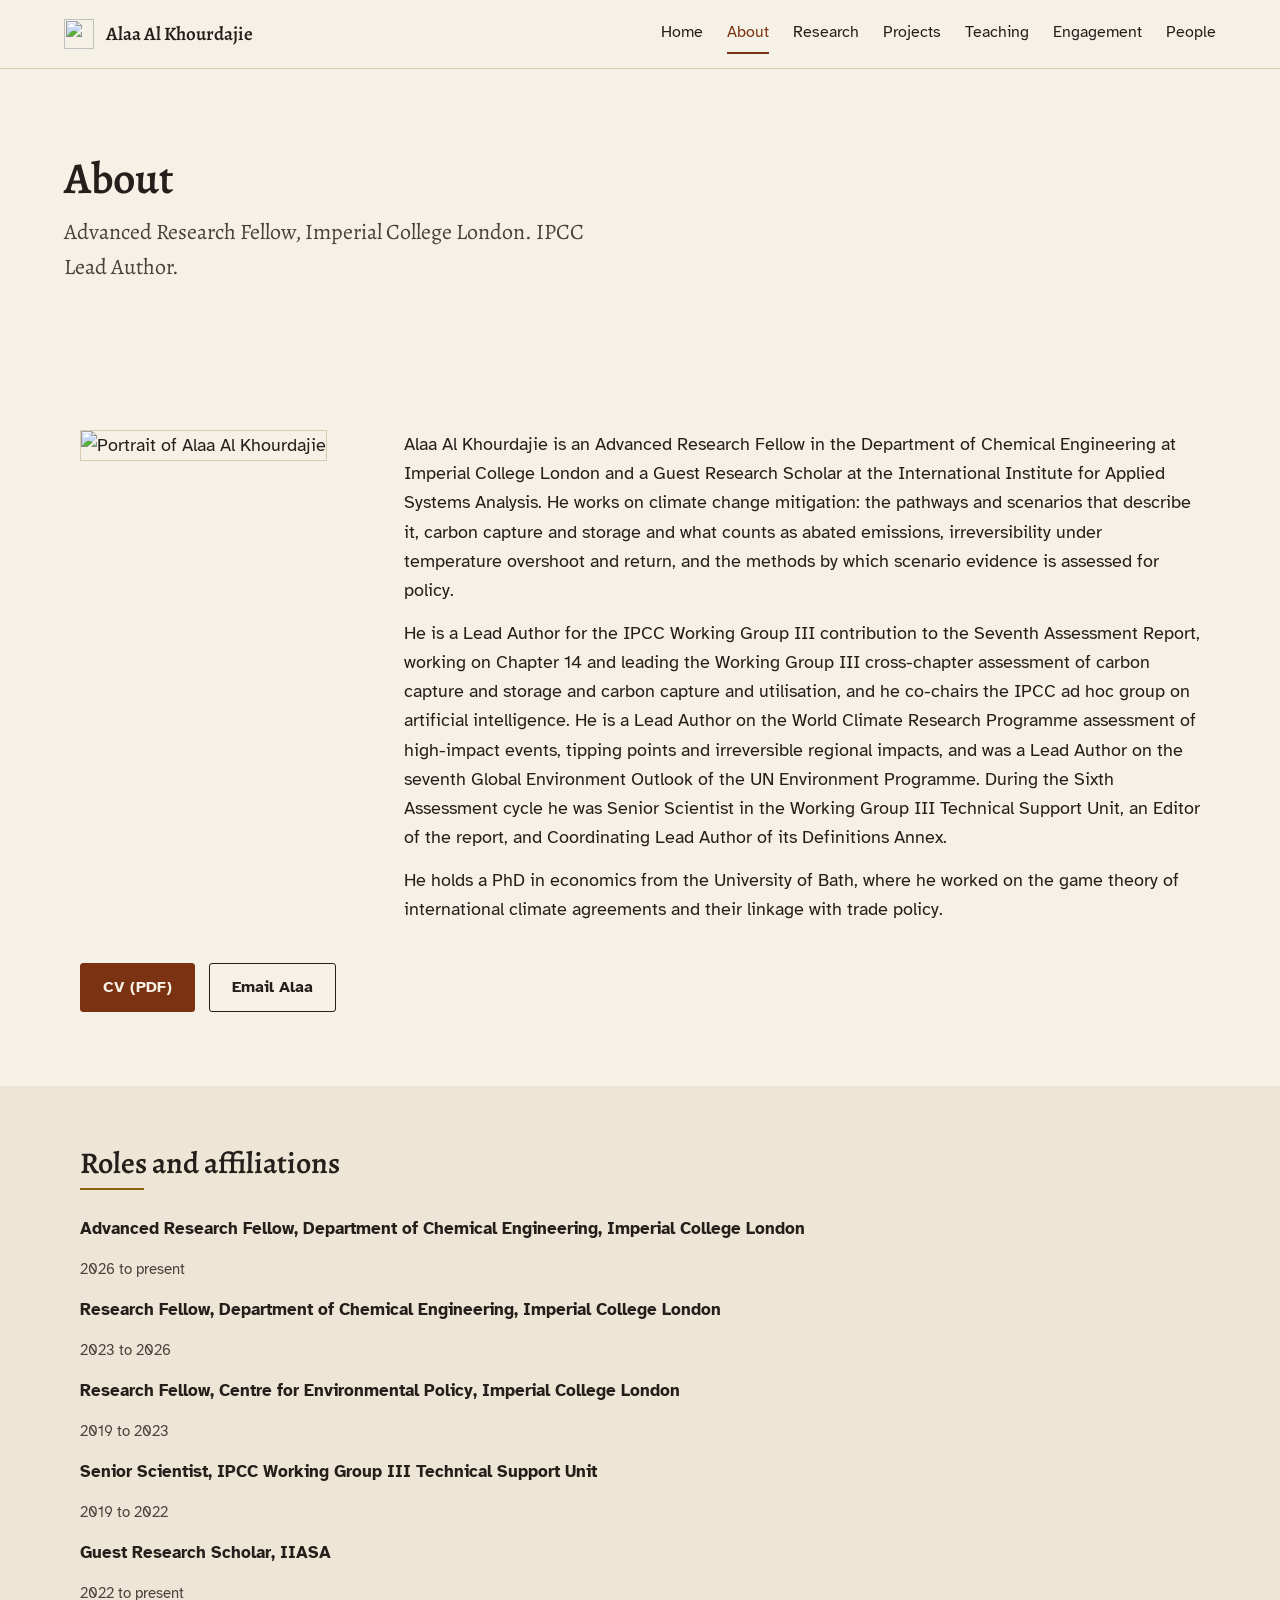
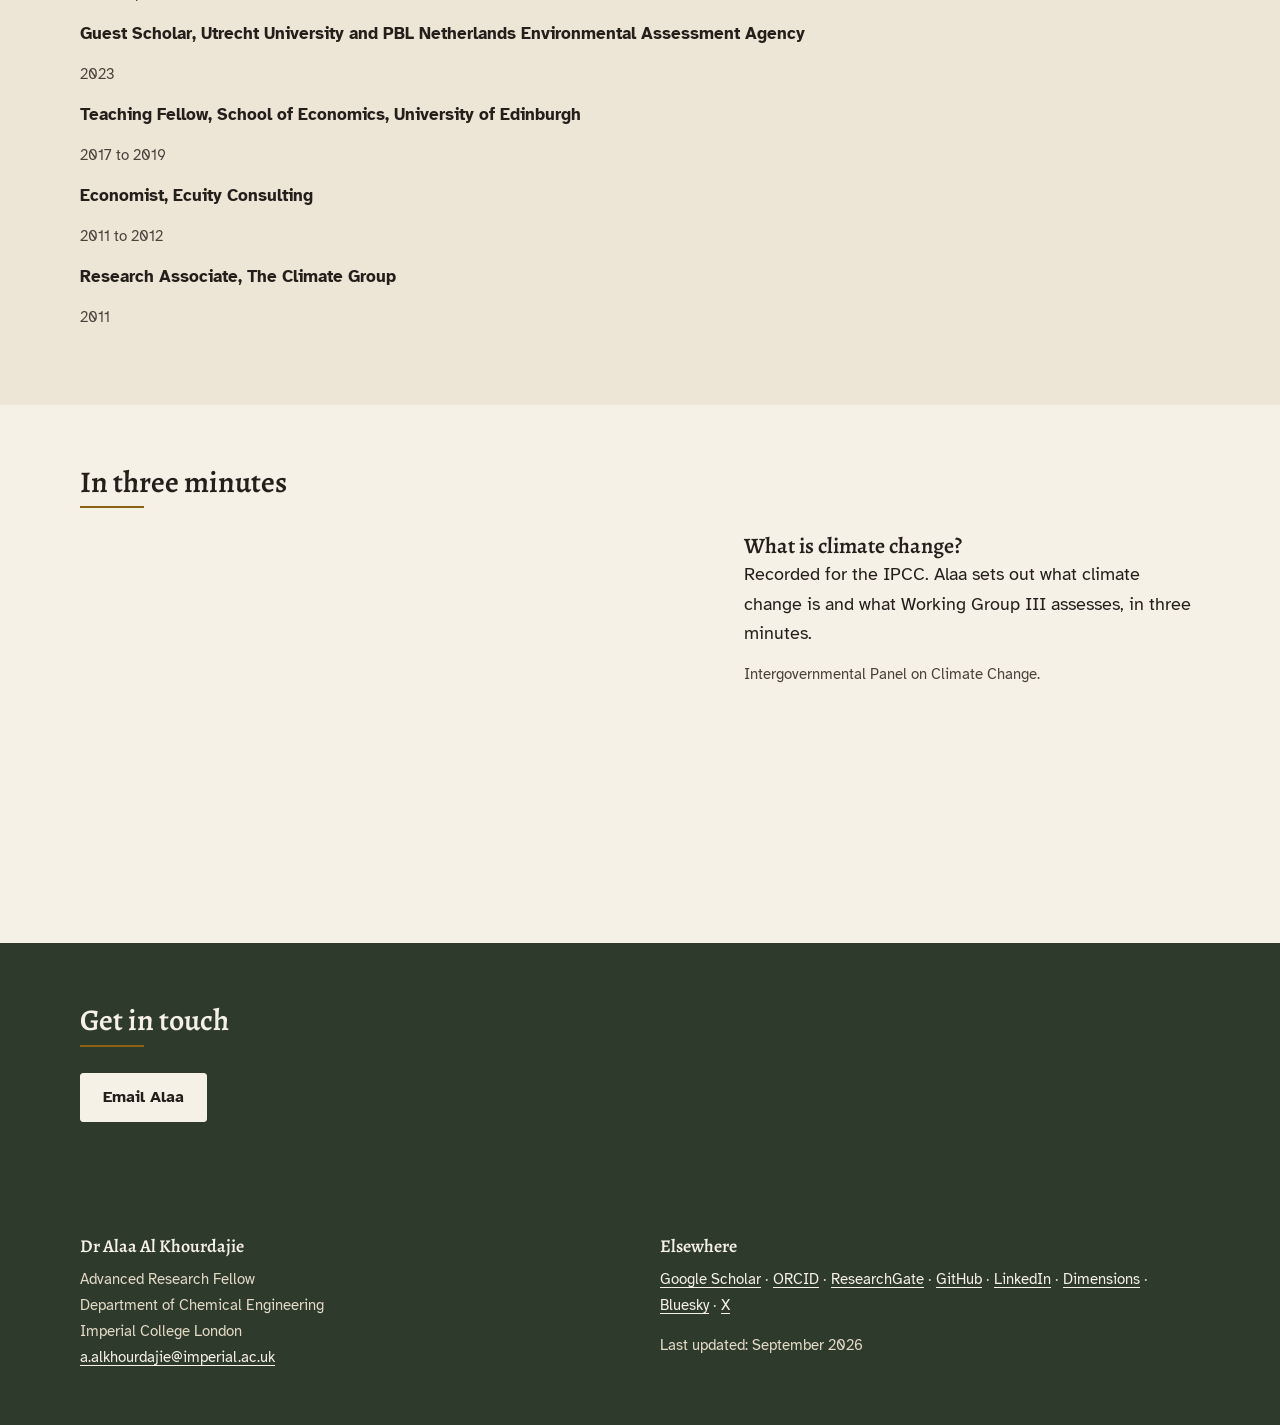
==== about.html @ 85ae9d43 "Initial site" ====
<!doctype html>
<html lang="en-GB">
<head>
<meta charset="utf-8">
<meta name="viewport" content="width=device-width, initial-scale=1">
<title>About | Alaa Al Khourdajie</title>
<meta name="description" content="Biography, roles and affiliations of Dr Alaa Al Khourdajie, Advanced Research Fellow at Imperial College London and IPCC Working Group III Lead Author.">
<link rel="canonical" href="https://alkhourdajie.github.io/about.html">
<meta property="og:title" content="About | Alaa Al Khourdajie">
<meta property="og:description" content="Biography, roles and affiliations of Dr Alaa Al Khourdajie, Advanced Research Fellow at Imperial College London and IPCC Working Group III Lead Author.">
<meta property="og:type" content="website">
<meta property="og:url" content="https://alkhourdajie.github.io/about.html">
<link rel="icon" href="assets/favicon.png">
<link rel="preconnect" href="https://fonts.googleapis.com">
<link rel="preconnect" href="https://fonts.gstatic.com" crossorigin>
<link rel="stylesheet" href="https://fonts.googleapis.com/css2?family=Alegreya:ital,wght@0,400;0,600;1,400&family=Atkinson+Hyperlegible:ital,wght@0,400;0,700;1,400&display=swap">
<link rel="stylesheet" href="styles.css">
</head>
<body>
<a class="skip-link" href="#main">Skip to content</a>
<nav class="site-nav" aria-label="Main">
  <a class="site-nav__brand" href="index.html">
    <img src="assets/mark.png" alt="" width="30" height="30">
    <span>Alaa Al Khourdajie</span>
  </a>
  <div class="site-nav__links">
      <a href="index.html">Home</a>
      <a href="about.html" aria-current="page">About</a>
      <a href="research.html">Research</a>
      <a href="projects.html">Projects</a>
      <a href="teaching.html">Teaching</a>
      <a href="engagement.html">Engagement</a>
      <a href="people.html">People</a>
  </div>
</nav>
<main id="main">
  <header class="banner">
    <h1>About</h1>
    <p>Advanced Research Fellow, Imperial College London. IPCC Lead Author.</p>
  </header>
  <section class="section section--1">
    <div class="inner">
      <div class="split">
        <div class="split__aside"><img src="assets/portrait.jpg" alt="Portrait of Alaa Al Khourdajie" width="560"></div>
        <div class="split__text">
          <p>Alaa Al Khourdajie is an Advanced Research Fellow in the Department of Chemical Engineering at Imperial College London and a Guest Research Scholar at the International Institute for Applied Systems Analysis. He works on climate change mitigation: the pathways and scenarios that describe it, carbon capture and storage and what counts as abated emissions, irreversibility under temperature overshoot and return, and the methods by which scenario evidence is assessed for policy.</p>
          <p>He is a Lead Author for the IPCC Working Group III contribution to the Seventh Assessment Report, working on Chapter 14 and leading the Working Group III cross-chapter assessment of carbon capture and storage and carbon capture and utilisation, and he co-chairs the IPCC ad hoc group on artificial intelligence. He is a Lead Author on the World Climate Research Programme assessment of high-impact events, tipping points and irreversible regional impacts, and was a Lead Author on the seventh Global Environment Outlook of the UN Environment Programme. During the Sixth Assessment cycle he was Senior Scientist in the Working Group III Technical Support Unit, an Editor of the report, and Coordinating Lead Author of its Definitions Annex.</p>
          <p>He holds a PhD in economics from the University of Bath, where he worked on the game theory of international climate agreements and their linkage with trade policy.</p>
        </div>
      </div>
      <p class="buttons">
        <a class="btn" href="https://drive.google.com/file/d/173_zw1RUBTEBPXsNWRJx5iKy38nH7raI/view">CV (PDF)</a>
        <a class="btn btn--outline" href="mailto:a.alkhourdajie@imperial.ac.uk">Email Alaa</a>
      </p>
    </div>
  </section>
  <section class="section section--2">
    <div class="inner">
      <h2>Roles and affiliations</h2>
      <span class="rule-short"></span>
      <div class="rows">
        <div>
          <p class="row__title"><strong>Advanced Research Fellow, Department of Chemical Engineering, Imperial College London</strong></p>
          <p class="meta">2026 to present</p>
        </div>
        <div>
          <p class="row__title"><strong>Research Fellow, Department of Chemical Engineering, Imperial College London</strong></p>
          <p class="meta">2023 to 2026</p>
        </div>
        <div>
          <p class="row__title"><strong>Research Fellow, Centre for Environmental Policy, Imperial College London</strong></p>
          <p class="meta">2019 to 2023</p>
        </div>
        <div>
          <p class="row__title"><strong>Senior Scientist, IPCC Working Group III Technical Support Unit</strong></p>
          <p class="meta">2019 to 2022</p>
        </div>
        <div>
          <p class="row__title"><strong>Guest Research Scholar, IIASA</strong></p>
          <p class="meta">2022 to present</p>
        </div>
        <div>
          <p class="row__title"><strong>Guest Scholar, Utrecht University and PBL Netherlands Environmental Assessment Agency</strong></p>
          <p class="meta">2023</p>
        </div>
        <div>
          <p class="row__title"><strong>Teaching Fellow, School of Economics, University of Edinburgh</strong></p>
          <p class="meta">2017 to 2019</p>
        </div>
        <div>
          <p class="row__title"><strong>Economist, Ecuity Consulting</strong></p>
          <p class="meta">2011 to 2012</p>
        </div>
        <div>
          <p class="row__title"><strong>Research Associate, The Climate Group</strong></p>
          <p class="meta">2011</p>
        </div>
      </div>
    </div>
  </section>
  <section class="section section--1">
    <div class="inner">
      <h2>In three minutes</h2>
      <span class="rule-short"></span>
      <div class="split">
        <div class="video">
          <iframe src="https://www.youtube-nocookie.com/embed/bCN3RfWGqUU"
                  title="What is climate change? Explained for the IPCC by Alaa Al Khourdajie"
                  allow="accelerometer; clipboard-write; encrypted-media; picture-in-picture"
                  allowfullscreen></iframe>
        </div>
        <div class="split__text">
          <h3>What is climate change?</h3>
          <p>Recorded for the IPCC. Alaa sets out what climate change is and what Working Group III assesses, in three minutes.</p>
          <p class="meta">Intergovernmental Panel on Climate Change.</p>
        </div>
      </div>
    </div>
  </section>
  <section class="section section--3">
    <div class="inner">
      <h2>Get in touch</h2>
      <span class="rule-short"></span>
      <p class="buttons">
        <a class="btn" href="mailto:a.alkhourdajie@imperial.ac.uk">Email Alaa</a>
      </p>
    </div>
  </section>
</main>
  <footer class="site-footer">
    <div class="inner">
      <div>
        <h2>Dr Alaa Al Khourdajie</h2>
        <p>Advanced Research Fellow<br>Department of Chemical Engineering<br>Imperial College London<br>
        <a href="mailto:a.alkhourdajie@imperial.ac.uk">a.alkhourdajie@imperial.ac.uk</a></p>
      </div>
      <div>
        <h2>Elsewhere</h2>
        <p><a href="https://scholar.google.co.uk/citations?user=NeUIQeAAAAAJ">Google Scholar</a> &middot;
        <a href="https://orcid.org/0000-0003-1376-7529">ORCID</a> &middot;
        <a href="https://www.researchgate.net/profile/Alaa_Al_Khourdajie">ResearchGate</a> &middot;
        <a href="https://github.com/AlKhourdajie">GitHub</a> &middot;
        <a href="https://www.linkedin.com/in/alaakh">LinkedIn</a> &middot;
        <a href="https://app.dimensions.ai/details/entities/publication/author/ur.014756040475.74">Dimensions</a> &middot;
        <a href="https://bsky.app/profile/dralaaclimate.bsky.social">Bluesky</a> &middot;
        <a href="https://twitter.com/DrAlaaClimate">X</a></p>
        <p>Last updated: September 2026</p>
      </div>
    </div>
  </footer>
</body>
</html>
---- styles.css ----
/* Field notebook — Alaa Al Khourdajie
   One stylesheet for the whole site. Tokens first, then layout, then components. */

:root {
  --parchment: #F6F1E7;
  --linen:     #EDE5D6;
  --moss:      #2E3A2B;
  --ink:       #241F1B;
  --ink-muted: #4A423A;
  --rust:      #7A3212;
  --rust-dark: #5E2510;
  --ochre:     #8A6212;
  --rule:      #D8CBB2;
  --moss-text: #F6F1E7;
  --moss-small:#E3DAC7;

  --serif: 'Alegreya', 'Lora', Georgia, 'Times New Roman', serif;
  --sans:  'Atkinson Hyperlegible', 'Source Sans 3', system-ui, -apple-system, 'Segoe UI', sans-serif;

  --measure: 70ch;
  --wide: 1120px;
  --gutter: clamp(20px, 5vw, 120px);
  --section-y: clamp(36px, 6vw, 60px);
}

*, *::before, *::after { box-sizing: border-box; }

html { -webkit-text-size-adjust: 100%; }

body {
  margin: 0;
  background: var(--parchment);
  color: var(--ink);
  font-family: var(--sans);
  font-size: 18px;
  line-height: 1.62;
}

h1, h2, h3 { font-family: var(--serif); font-weight: 600; line-height: 1.18; margin: 0; }
h1 { font-size: clamp(32px, 6vw, 44px); letter-spacing: -0.3px; }
h2 { font-size: clamp(25px, 4vw, 30px); }
h3 { font-size: clamp(19px, 2.4vw, 22px); }

p { margin: 0 0 14px; max-width: var(--measure); overflow-wrap: break-word; }
h1, h2, h3 { overflow-wrap: break-word; }

a { color: var(--rust); text-underline-offset: 3px; overflow-wrap: anywhere; }
a:hover { color: var(--rust-dark); }
a:focus-visible, button:focus-visible { outline: 3px solid var(--rust); outline-offset: 3px; }

img { max-width: 100%; height: auto; }

.skip-link {
  position: absolute; left: -9999px; top: 0; background: var(--rust); color: var(--parchment);
  padding: 12px 18px; z-index: 10;
}
.skip-link:focus { left: 0; }

/* ---------- navigation ---------- */
.site-nav {
  display: flex; flex-wrap: wrap; align-items: center; justify-content: space-between;
  gap: 14px 28px; padding: 14px var(--gutter);
  background: var(--parchment); border-bottom: 1px solid var(--rule);
}
.site-nav__brand { display: flex; align-items: center; gap: 12px; font-family: var(--serif);
  font-weight: 600; font-size: 19px; color: var(--ink); text-decoration: none; }
.site-nav__brand img { width: 30px; height: 30px; }
.site-nav__links { display: flex; flex-wrap: wrap; gap: 8px 24px; }
.site-nav__links a {
  font-size: 16px; color: var(--ink); text-decoration: none;
  padding: 6px 0; border-bottom: 2px solid transparent;
}
.site-nav__links a:hover { border-bottom-color: var(--rule); }
.site-nav__links a[aria-current="page"] { color: var(--rust); border-bottom-color: var(--rust); }

/* ---------- header banner ---------- */
.banner {
  background-image: url("assets/banner.jpg");
  background-size: cover; background-position: center;
  padding: clamp(40px, 8vw, 84px) var(--gutter);
}
.banner--tall { padding-block: clamp(56px, 11vw, 120px); }
.banner p { font-family: var(--serif); font-size: clamp(18px, 2.6vw, 22px);
  color: var(--ink-muted); margin: 10px 0 0; max-width: 46ch; }

/* ---------- sections ---------- */
.section { padding: var(--section-y) var(--gutter); }
.section--1 { background: var(--parchment); }
.section--2 { background: var(--linen); }
.section--3 { background: var(--moss); color: var(--moss-text); }
.section--3 h2, .section--3 p { color: var(--moss-text); }
.section > .inner { max-width: var(--wide); margin: 0 auto; }

.section h2 + .rule-short { display: block; width: 64px; height: 2px;
  background: var(--ochre); margin: 6px 0 26px; }

.lede { font-size: clamp(18px, 2.4vw, 20px); max-width: 62ch; }
.meta { font-size: 15px; color: var(--ink-muted); max-width: 82ch; margin: 0 0 4px; }
.section--3 .meta { color: var(--moss-small); }
.eyebrow { font-size: 15px; letter-spacing: 1.2px; text-transform: uppercase;
  color: var(--ink-muted); margin: 0 0 12px; }

/* ---------- buttons ---------- */
.buttons { display: flex; flex-wrap: wrap; gap: 14px; margin-top: 24px; }
.btn {
  display: inline-block; padding: 11px 22px; border-radius: 3px;
  font-weight: 700; font-size: 16px; text-decoration: none;
  background: var(--rust); color: var(--parchment); border: 1.5px solid var(--rust);
}
.btn:hover { background: var(--rust-dark); border-color: var(--rust-dark); color: var(--parchment); }
.btn--outline { background: transparent; color: var(--ink); border-color: var(--ink); }
.btn--outline:hover { background: var(--ink); color: var(--parchment); }
.section--3 .btn { background: var(--parchment); color: var(--ink); border-color: var(--parchment); }
.section--3 .btn:hover { background: var(--moss-small); color: var(--ink); }

/* ---------- layout helpers ---------- */
.split { display: flex; flex-wrap: wrap; gap: clamp(24px, 4vw, 44px); align-items: flex-start; }
.split > .split__text { flex: 1 1 380px; }
.split > .split__aside { flex: 0 1 280px; }
.split img { border: 1px solid var(--rule); }

.grid { display: grid; gap: 26px; grid-template-columns: 1fr; }
@media (min-width: 720px) { .grid { grid-template-columns: repeat(2, minmax(0, 1fr)); } }
.cols-3 { display: grid; gap: 36px; grid-template-columns: repeat(auto-fit, minmax(240px, 1fr)); }
.cols-2 { display: grid; gap: 40px; grid-template-columns: repeat(auto-fit, minmax(260px, 1fr)); }

/* ---------- cards ---------- */
.card {
  background: rgba(255,255,255,0.45); border: 1px solid var(--rule);
  border-top: 3px solid var(--ochre); padding: 22px 24px;
}
.section--2 .card { background: var(--parchment); }
.card h3 { margin-bottom: 8px; }
.card p { font-size: 16.5px; }
.card .card__link { font-weight: 700; font-size: 16px; }

/* ---------- entries and lists ---------- */
.entry { margin-bottom: 18px; max-width: 82ch; }
.entry p { margin: 0; font-size: 16.5px; max-width: none; }
.entry .meta { margin-top: 2px; }
.rows > div { margin-bottom: 16px; }
.rows--cols { display: grid; gap: 4px 36px; grid-template-columns: repeat(auto-fit, minmax(250px, 1fr)); align-items: start; }
.rows .row__title { font-size: 16.5px; font-weight: 700; }

/* ---------- collapsible years ---------- */
details.year {
  border: 1px solid var(--rule); background: rgba(255,255,255,0.45);
  margin-bottom: 12px; max-width: 88ch;
}
details.year > summary {
  cursor: pointer; padding: 13px 20px; font-family: var(--serif);
  font-size: 20px; font-weight: 600; list-style: none;
  display: flex; justify-content: space-between; align-items: center;
}
details.year > summary::-webkit-details-marker { display: none; }
details.year > summary::after { content: "+"; color: var(--rust); font-size: 20px; }
details.year[open] > summary::after { content: "\2013"; }
details.year > .year__body { padding: 4px 20px 12px; border-top: 1px solid var(--rule); }

/* ---------- quote ---------- */
.quote { border-top: 1px solid var(--rule); border-bottom: 1px solid var(--rule);
  padding: 26px 0; max-width: 74ch; }
.quote p { font-style: italic; font-size: 17.5px; }

/* ---------- video ---------- */
.video { position: relative; width: 100%; max-width: 620px; aspect-ratio: 16 / 9; }
.video iframe { position: absolute; inset: 0; width: 100%; height: 100%; border: 0; }

/* ---------- footer ---------- */
.site-footer { background: var(--moss); color: var(--moss-text); padding: 40px var(--gutter); }
.site-footer .inner { max-width: var(--wide); margin: 0 auto;
  display: grid; gap: 40px; grid-template-columns: repeat(auto-fit, minmax(260px, 1fr)); }
.site-footer h2 { font-size: 18px; margin-bottom: 8px; }
.site-footer p, .site-footer li { font-size: 15px; color: var(--moss-small); line-height: 1.75; }
.site-footer a { color: var(--moss-text); }
.site-footer a:hover { color: var(--moss-small); }
.site-footer ul { list-style: none; margin: 0; padding: 0; }

@media print {
  .site-nav, .skip-link { display: none; }
  body { background: #fff; }
}
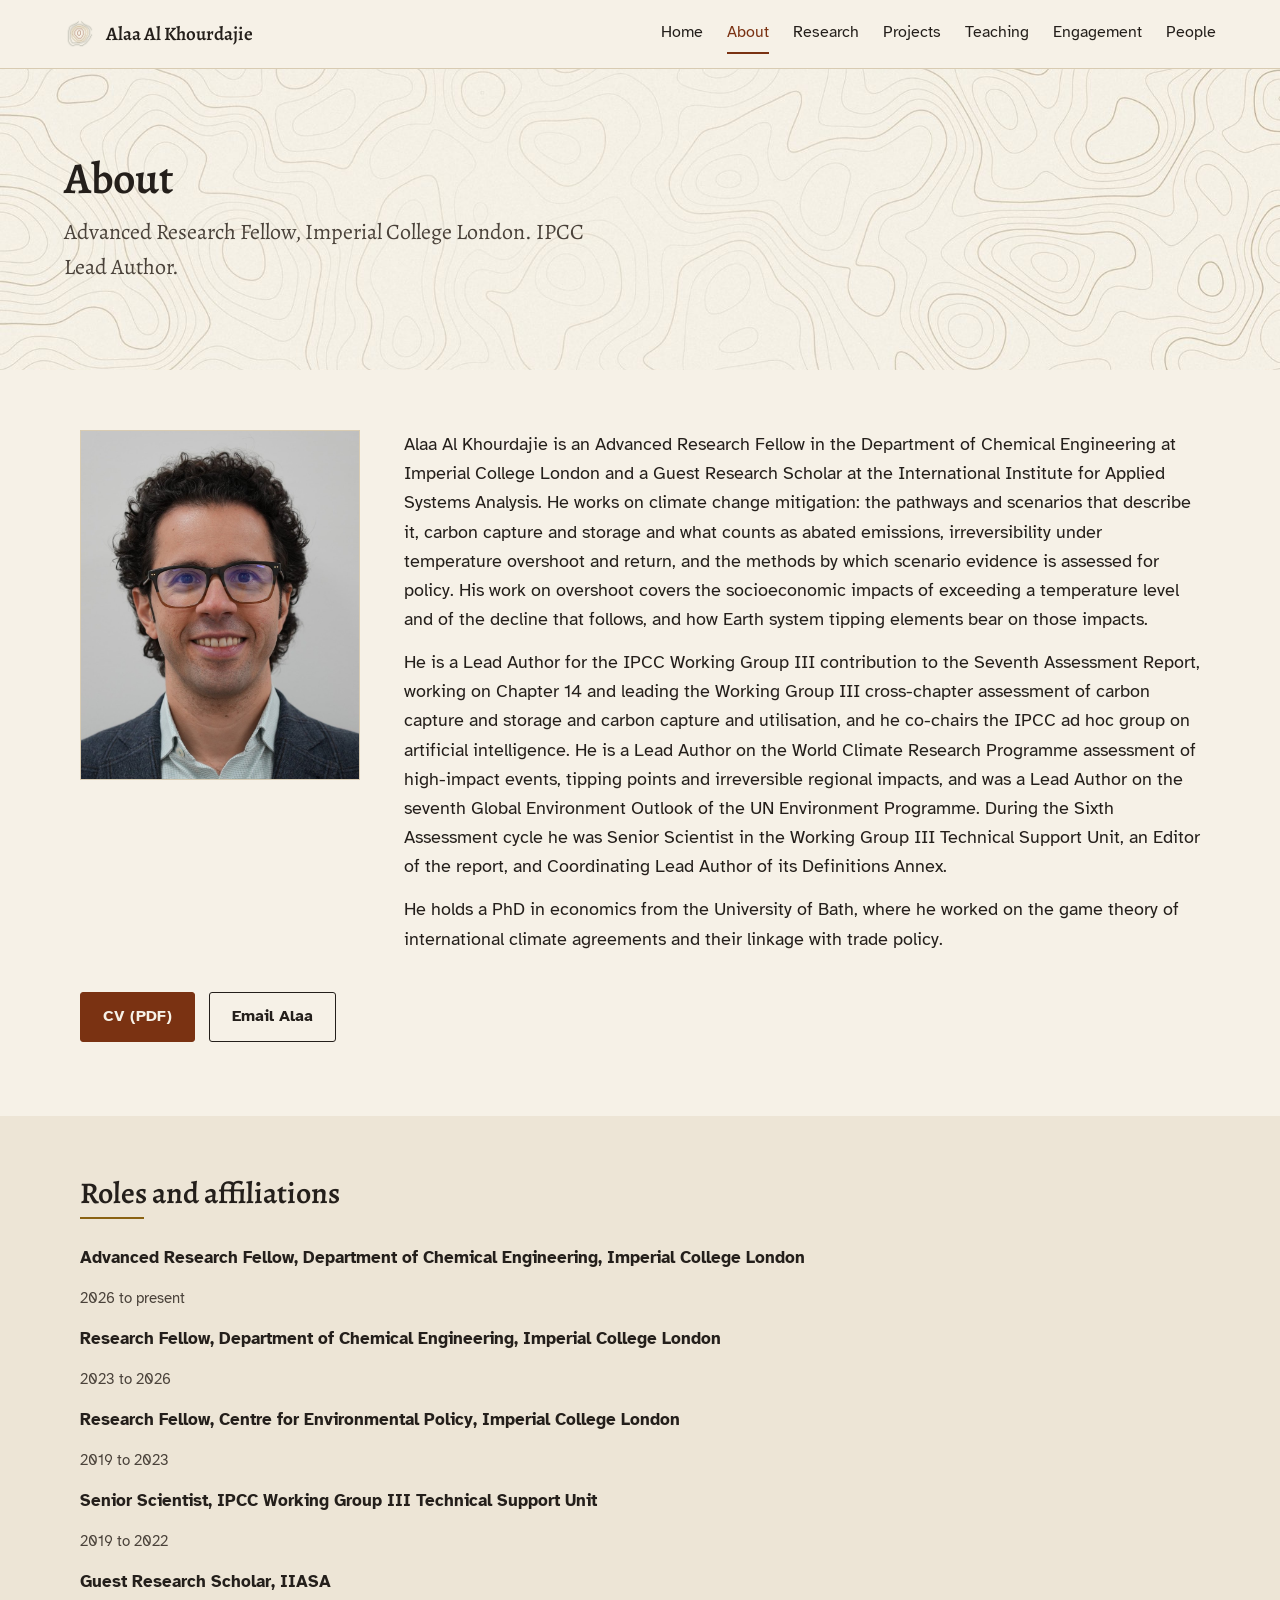
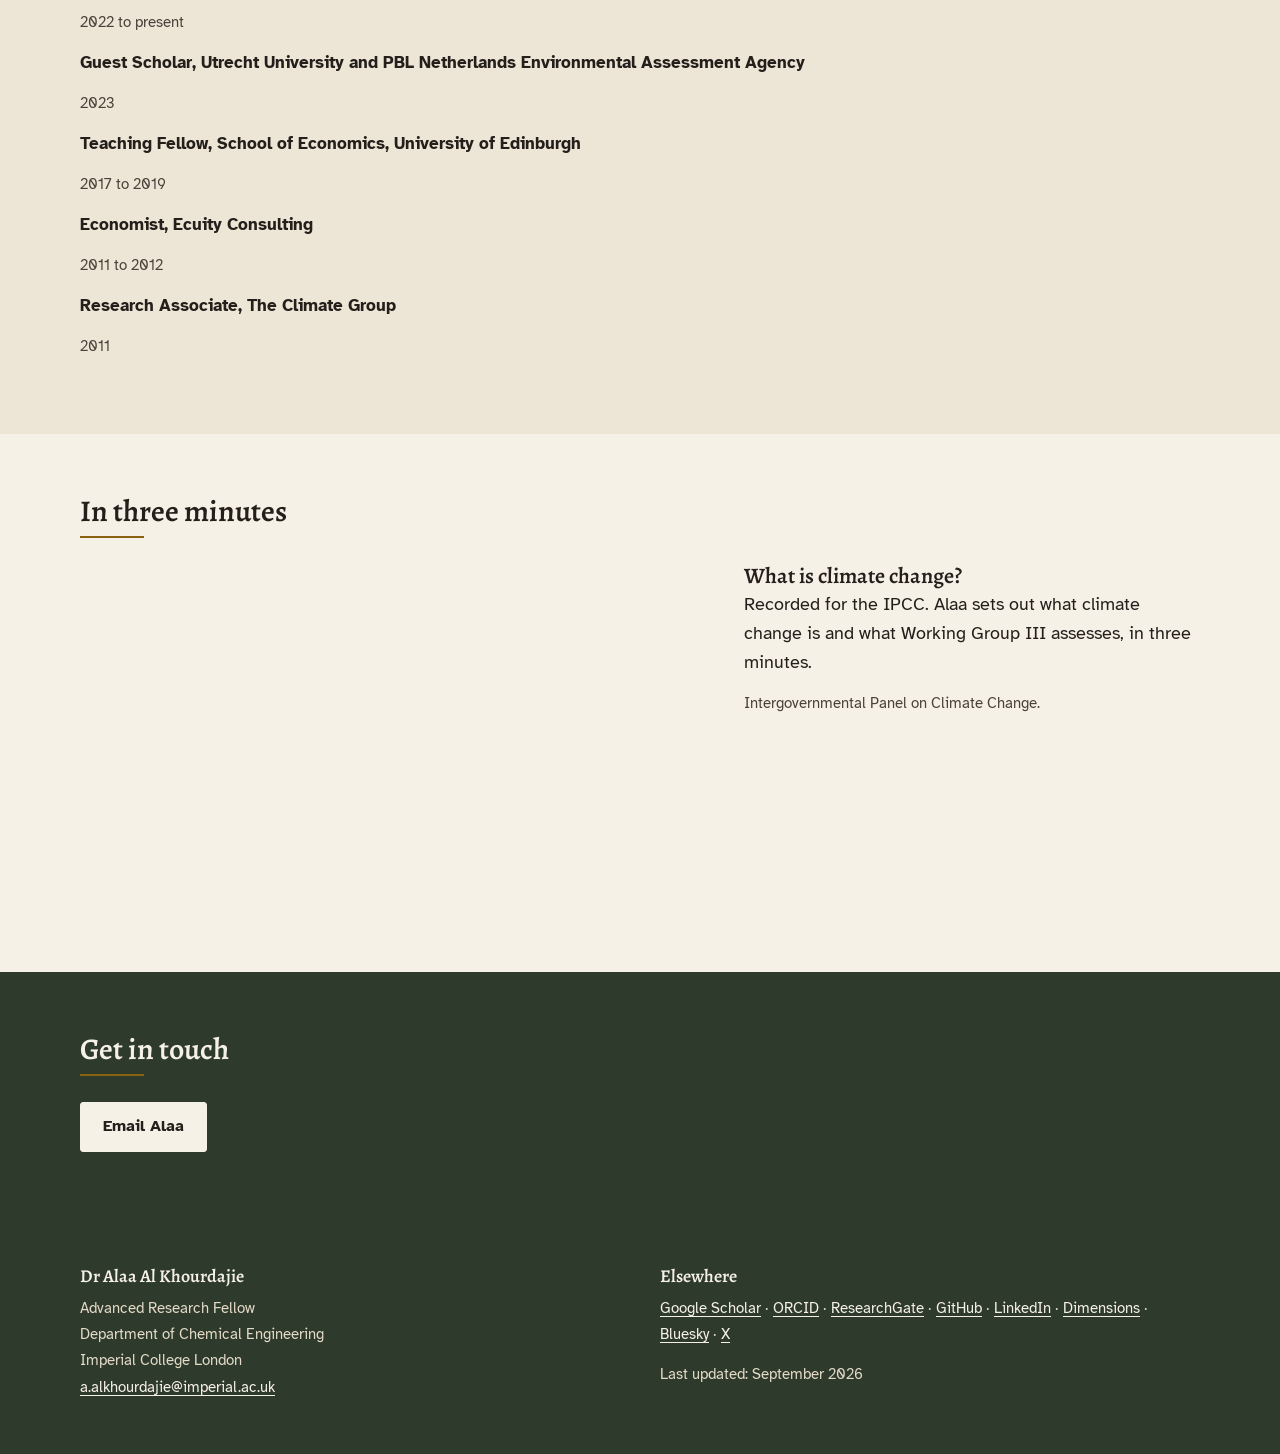
==== commit ec1b6e8d: "Overshoot and tipping elements framing, three papers added, external links in new tabs, restore imag" ====
--- a/about.html
+++ b/about.html
@@ -43,13 +43,13 @@
       <div class="split">
         <div class="split__aside"><img src="assets/portrait.jpg" alt="Portrait of Alaa Al Khourdajie" width="560"></div>
         <div class="split__text">
-          <p>Alaa Al Khourdajie is an Advanced Research Fellow in the Department of Chemical Engineering at Imperial College London and a Guest Research Scholar at the International Institute for Applied Systems Analysis. He works on climate change mitigation: the pathways and scenarios that describe it, carbon capture and storage and what counts as abated emissions, irreversibility under temperature overshoot and return, and the methods by which scenario evidence is assessed for policy.</p>
+          <p>Alaa Al Khourdajie is an Advanced Research Fellow in the Department of Chemical Engineering at Imperial College London and a Guest Research Scholar at the International Institute for Applied Systems Analysis. He works on climate change mitigation: the pathways and scenarios that describe it, carbon capture and storage and what counts as abated emissions, irreversibility under temperature overshoot and return, and the methods by which scenario evidence is assessed for policy. His work on overshoot covers the socioeconomic impacts of exceeding a temperature level and of the decline that follows, and how Earth system tipping elements bear on those impacts.</p>
           <p>He is a Lead Author for the IPCC Working Group III contribution to the Seventh Assessment Report, working on Chapter 14 and leading the Working Group III cross-chapter assessment of carbon capture and storage and carbon capture and utilisation, and he co-chairs the IPCC ad hoc group on artificial intelligence. He is a Lead Author on the World Climate Research Programme assessment of high-impact events, tipping points and irreversible regional impacts, and was a Lead Author on the seventh Global Environment Outlook of the UN Environment Programme. During the Sixth Assessment cycle he was Senior Scientist in the Working Group III Technical Support Unit, an Editor of the report, and Coordinating Lead Author of its Definitions Annex.</p>
           <p>He holds a PhD in economics from the University of Bath, where he worked on the game theory of international climate agreements and their linkage with trade policy.</p>
         </div>
       </div>
       <p class="buttons">
-        <a class="btn" href="https://drive.google.com/file/d/173_zw1RUBTEBPXsNWRJx5iKy38nH7raI/view">CV (PDF)</a>
+        <a class="btn" href="https://drive.google.com/file/d/173_zw1RUBTEBPXsNWRJx5iKy38nH7raI/view" target="_blank" rel="noopener">CV (PDF)</a>
         <a class="btn btn--outline" href="mailto:a.alkhourdajie@imperial.ac.uk">Email Alaa</a>
       </p>
     </div>
--- a/styles.css
+++ b/styles.css
@@ -160,7 +160,8 @@
 /* ---------- quote ---------- */
 .quote { border-top: 1px solid var(--rule); border-bottom: 1px solid var(--rule);
   padding: 26px 0; max-width: 74ch; }
-.quote p { font-style: italic; font-size: 17.5px; }
+.quote p { font-style: italic; font-size: 17.5px; margin-bottom: 6px; }
+.quote p.meta { font-style: normal; margin-top: 14px; }
 
 /* ---------- video ---------- */
 .video { position: relative; width: 100%; max-width: 620px; aspect-ratio: 16 / 9; }
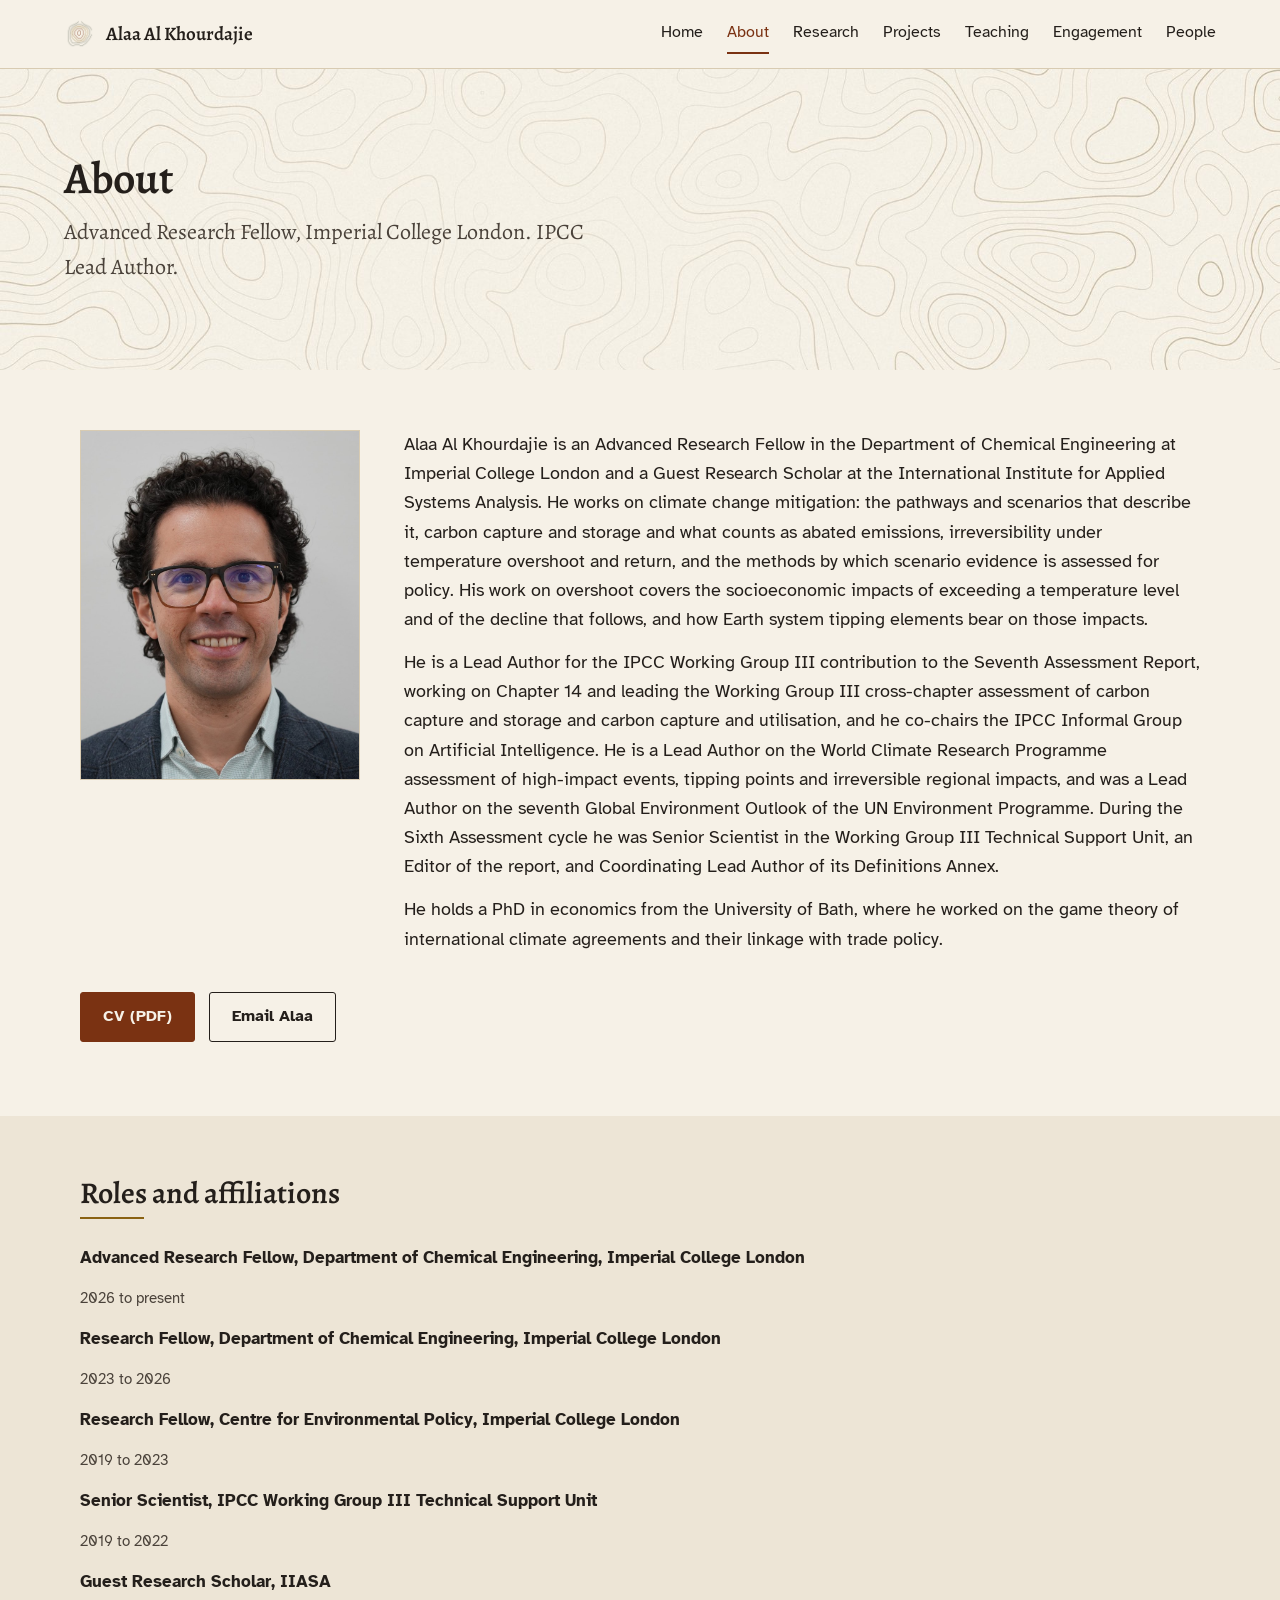
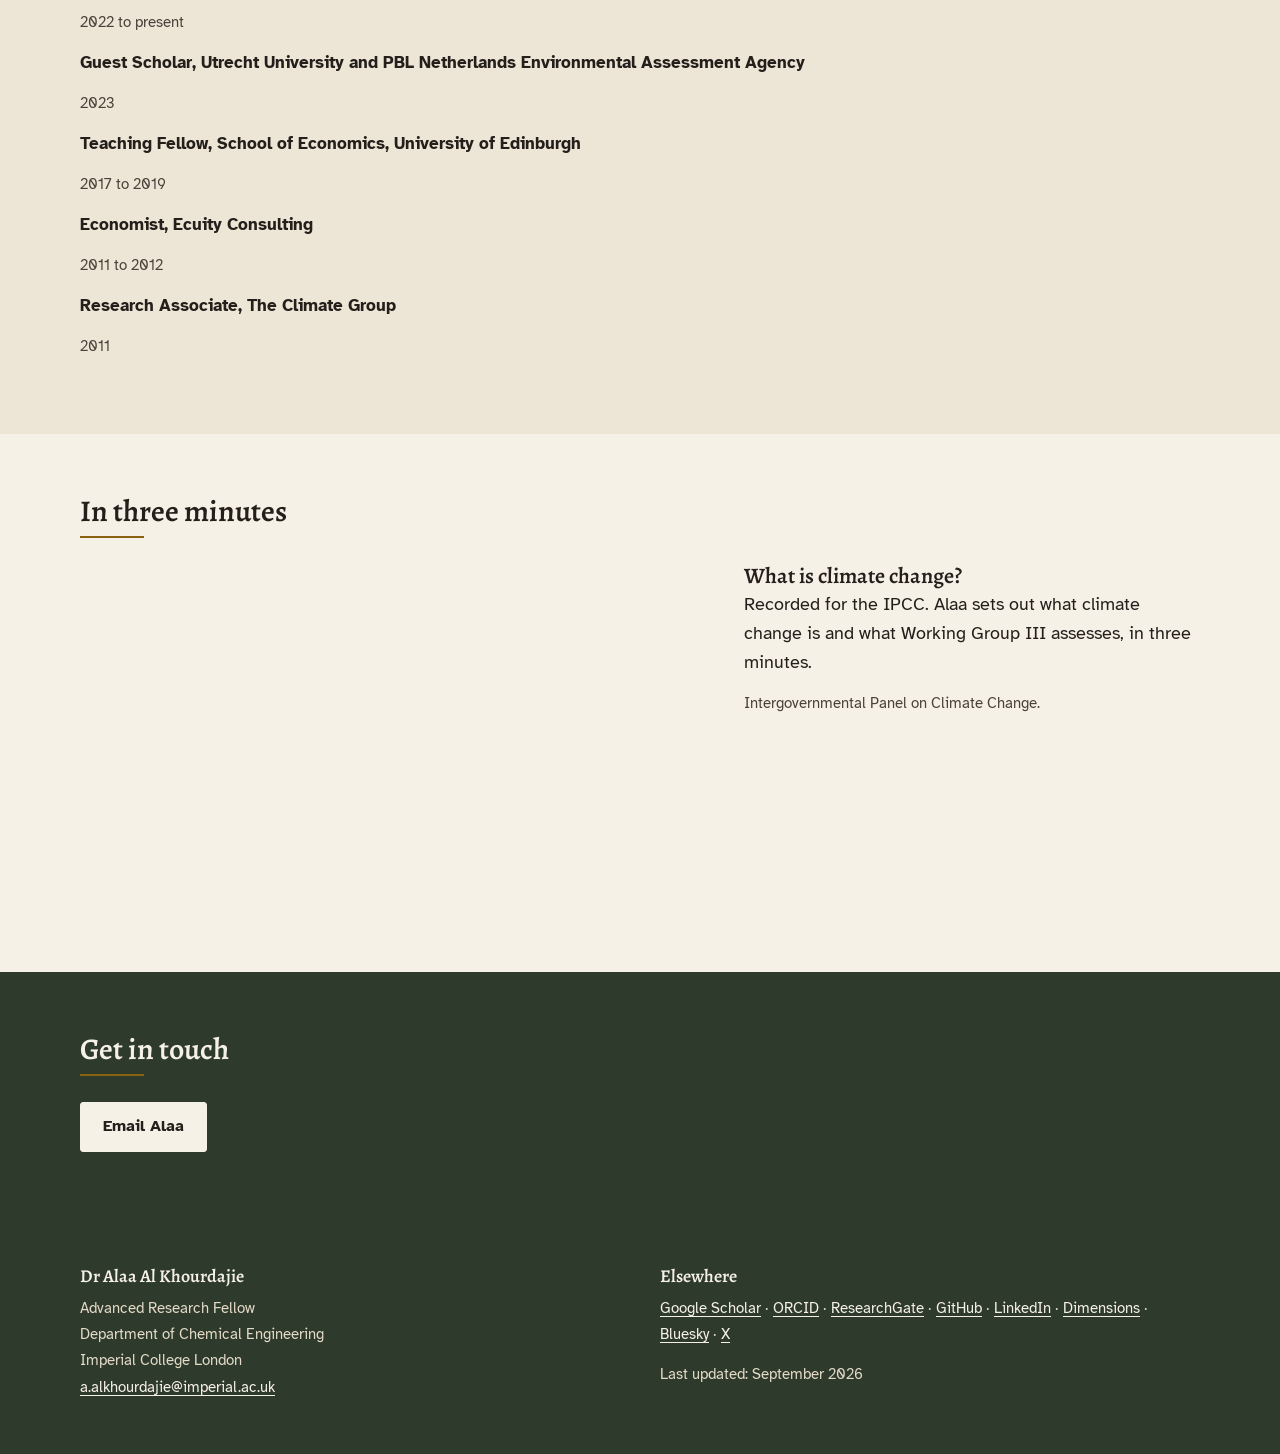
==== commit cadca7ec: "Update about.html" ====
--- a/about.html
+++ b/about.html
@@ -44,7 +44,7 @@
         <div class="split__aside"><img src="assets/portrait.jpg" alt="Portrait of Alaa Al Khourdajie" width="560"></div>
         <div class="split__text">
           <p>Alaa Al Khourdajie is an Advanced Research Fellow in the Department of Chemical Engineering at Imperial College London and a Guest Research Scholar at the International Institute for Applied Systems Analysis. He works on climate change mitigation: the pathways and scenarios that describe it, carbon capture and storage and what counts as abated emissions, irreversibility under temperature overshoot and return, and the methods by which scenario evidence is assessed for policy. His work on overshoot covers the socioeconomic impacts of exceeding a temperature level and of the decline that follows, and how Earth system tipping elements bear on those impacts.</p>
-          <p>He is a Lead Author for the IPCC Working Group III contribution to the Seventh Assessment Report, working on Chapter 14 and leading the Working Group III cross-chapter assessment of carbon capture and storage and carbon capture and utilisation, and he co-chairs the IPCC ad hoc group on artificial intelligence. He is a Lead Author on the World Climate Research Programme assessment of high-impact events, tipping points and irreversible regional impacts, and was a Lead Author on the seventh Global Environment Outlook of the UN Environment Programme. During the Sixth Assessment cycle he was Senior Scientist in the Working Group III Technical Support Unit, an Editor of the report, and Coordinating Lead Author of its Definitions Annex.</p>
+          <p>He is a Lead Author for the IPCC Working Group III contribution to the Seventh Assessment Report, working on Chapter 14 and leading the Working Group III cross-chapter assessment of carbon capture and storage and carbon capture and utilisation, and he co-chairs the IPCC Informal Group on Artificial Intelligence. He is a Lead Author on the World Climate Research Programme assessment of high-impact events, tipping points and irreversible regional impacts, and was a Lead Author on the seventh Global Environment Outlook of the UN Environment Programme. During the Sixth Assessment cycle he was Senior Scientist in the Working Group III Technical Support Unit, an Editor of the report, and Coordinating Lead Author of its Definitions Annex.</p>
           <p>He holds a PhD in economics from the University of Bath, where he worked on the game theory of international climate agreements and their linkage with trade policy.</p>
         </div>
       </div>
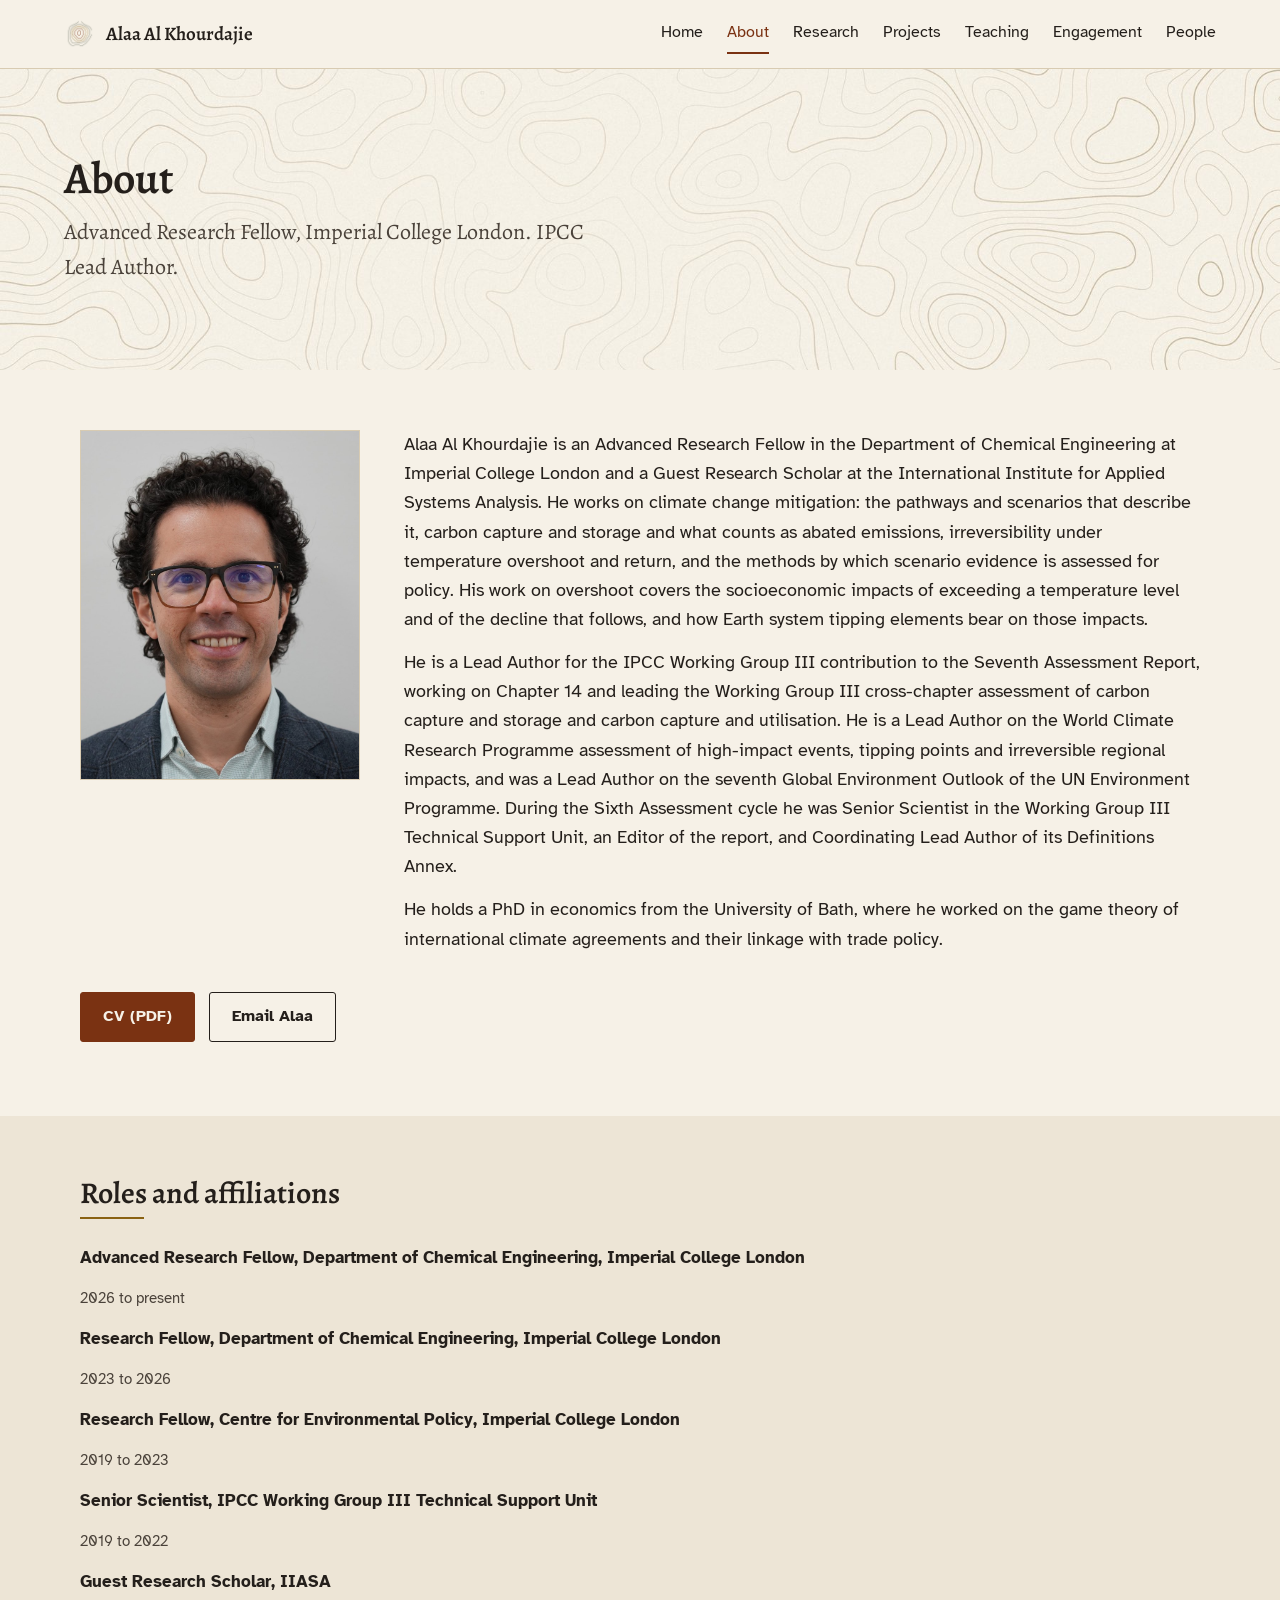
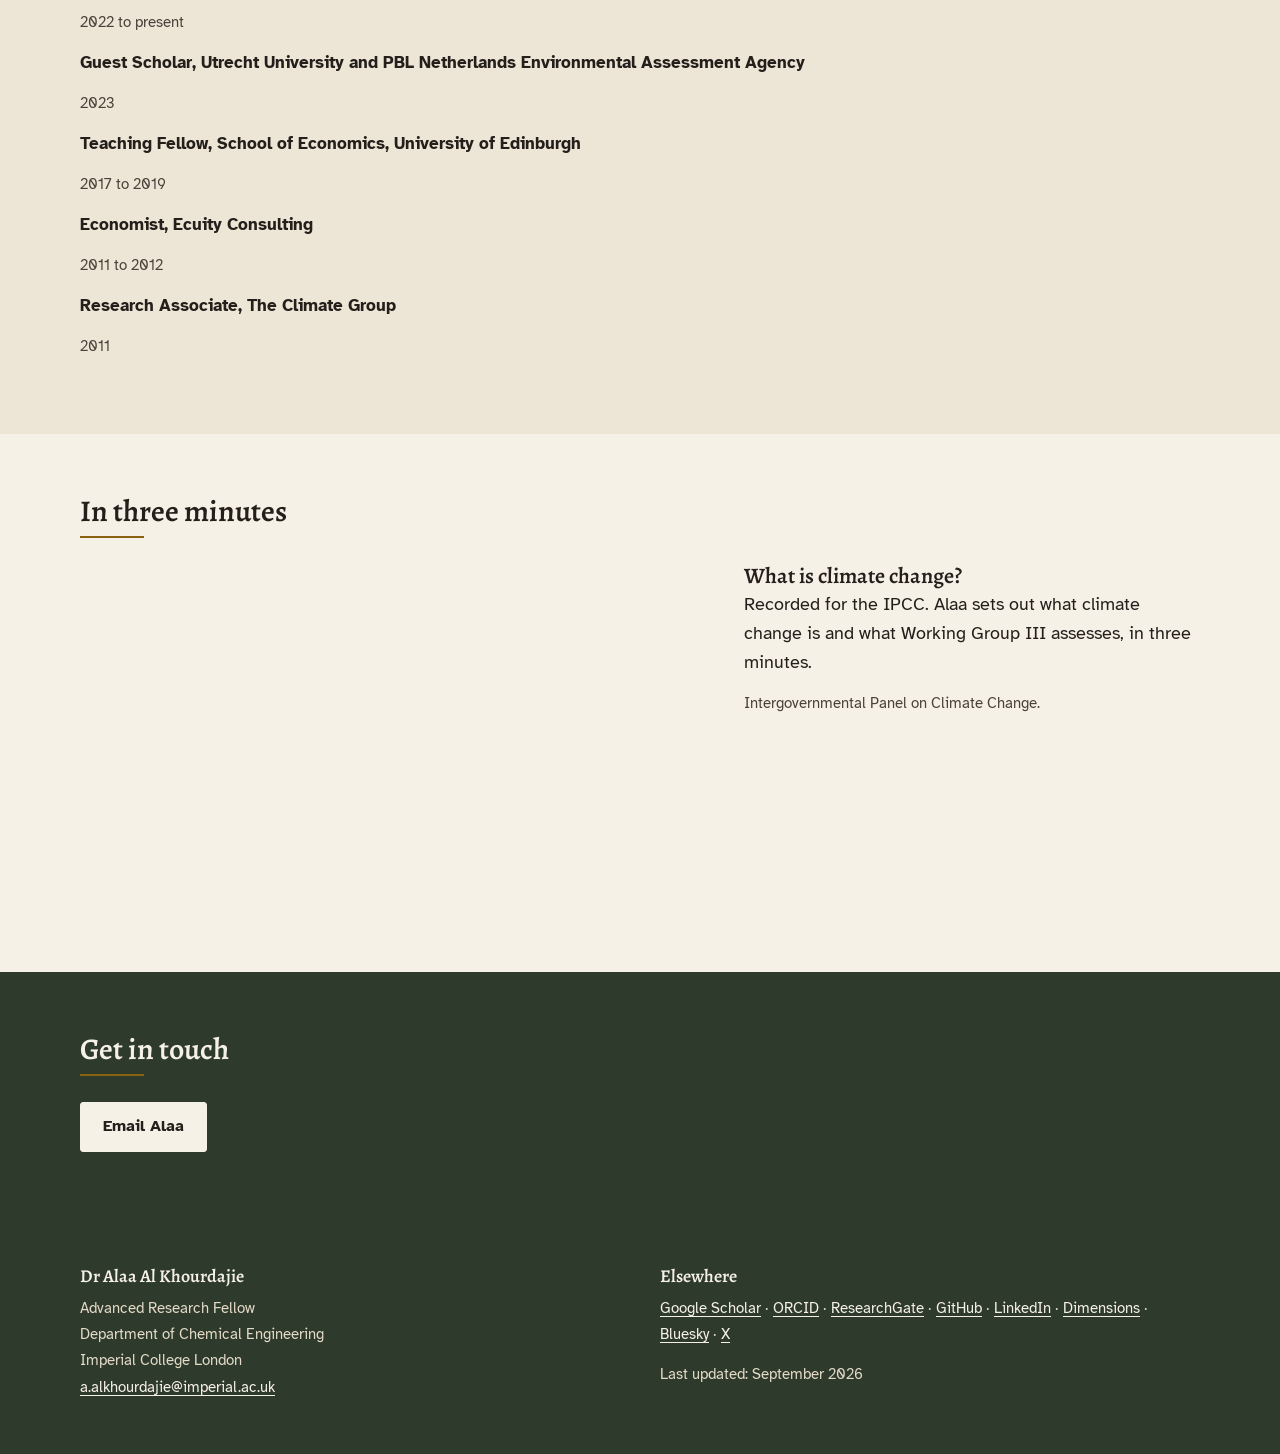
==== commit b05256e7: "Remove IPCC Informal Group on Artificial Intelligence references The role is not confirmed yet, so a" ====
--- a/about.html
+++ b/about.html
@@ -44,7 +44,7 @@
         <div class="split__aside"><img src="assets/portrait.jpg" alt="Portrait of Alaa Al Khourdajie" width="560"></div>
         <div class="split__text">
           <p>Alaa Al Khourdajie is an Advanced Research Fellow in the Department of Chemical Engineering at Imperial College London and a Guest Research Scholar at the International Institute for Applied Systems Analysis. He works on climate change mitigation: the pathways and scenarios that describe it, carbon capture and storage and what counts as abated emissions, irreversibility under temperature overshoot and return, and the methods by which scenario evidence is assessed for policy. His work on overshoot covers the socioeconomic impacts of exceeding a temperature level and of the decline that follows, and how Earth system tipping elements bear on those impacts.</p>
-          <p>He is a Lead Author for the IPCC Working Group III contribution to the Seventh Assessment Report, working on Chapter 14 and leading the Working Group III cross-chapter assessment of carbon capture and storage and carbon capture and utilisation, and he co-chairs the IPCC Informal Group on Artificial Intelligence. He is a Lead Author on the World Climate Research Programme assessment of high-impact events, tipping points and irreversible regional impacts, and was a Lead Author on the seventh Global Environment Outlook of the UN Environment Programme. During the Sixth Assessment cycle he was Senior Scientist in the Working Group III Technical Support Unit, an Editor of the report, and Coordinating Lead Author of its Definitions Annex.</p>
+          <p>He is a Lead Author for the IPCC Working Group III contribution to the Seventh Assessment Report, working on Chapter 14 and leading the Working Group III cross-chapter assessment of carbon capture and storage and carbon capture and utilisation. He is a Lead Author on the World Climate Research Programme assessment of high-impact events, tipping points and irreversible regional impacts, and was a Lead Author on the seventh Global Environment Outlook of the UN Environment Programme. During the Sixth Assessment cycle he was Senior Scientist in the Working Group III Technical Support Unit, an Editor of the report, and Coordinating Lead Author of its Definitions Annex.</p>
           <p>He holds a PhD in economics from the University of Bath, where he worked on the game theory of international climate agreements and their linkage with trade policy.</p>
         </div>
       </div>
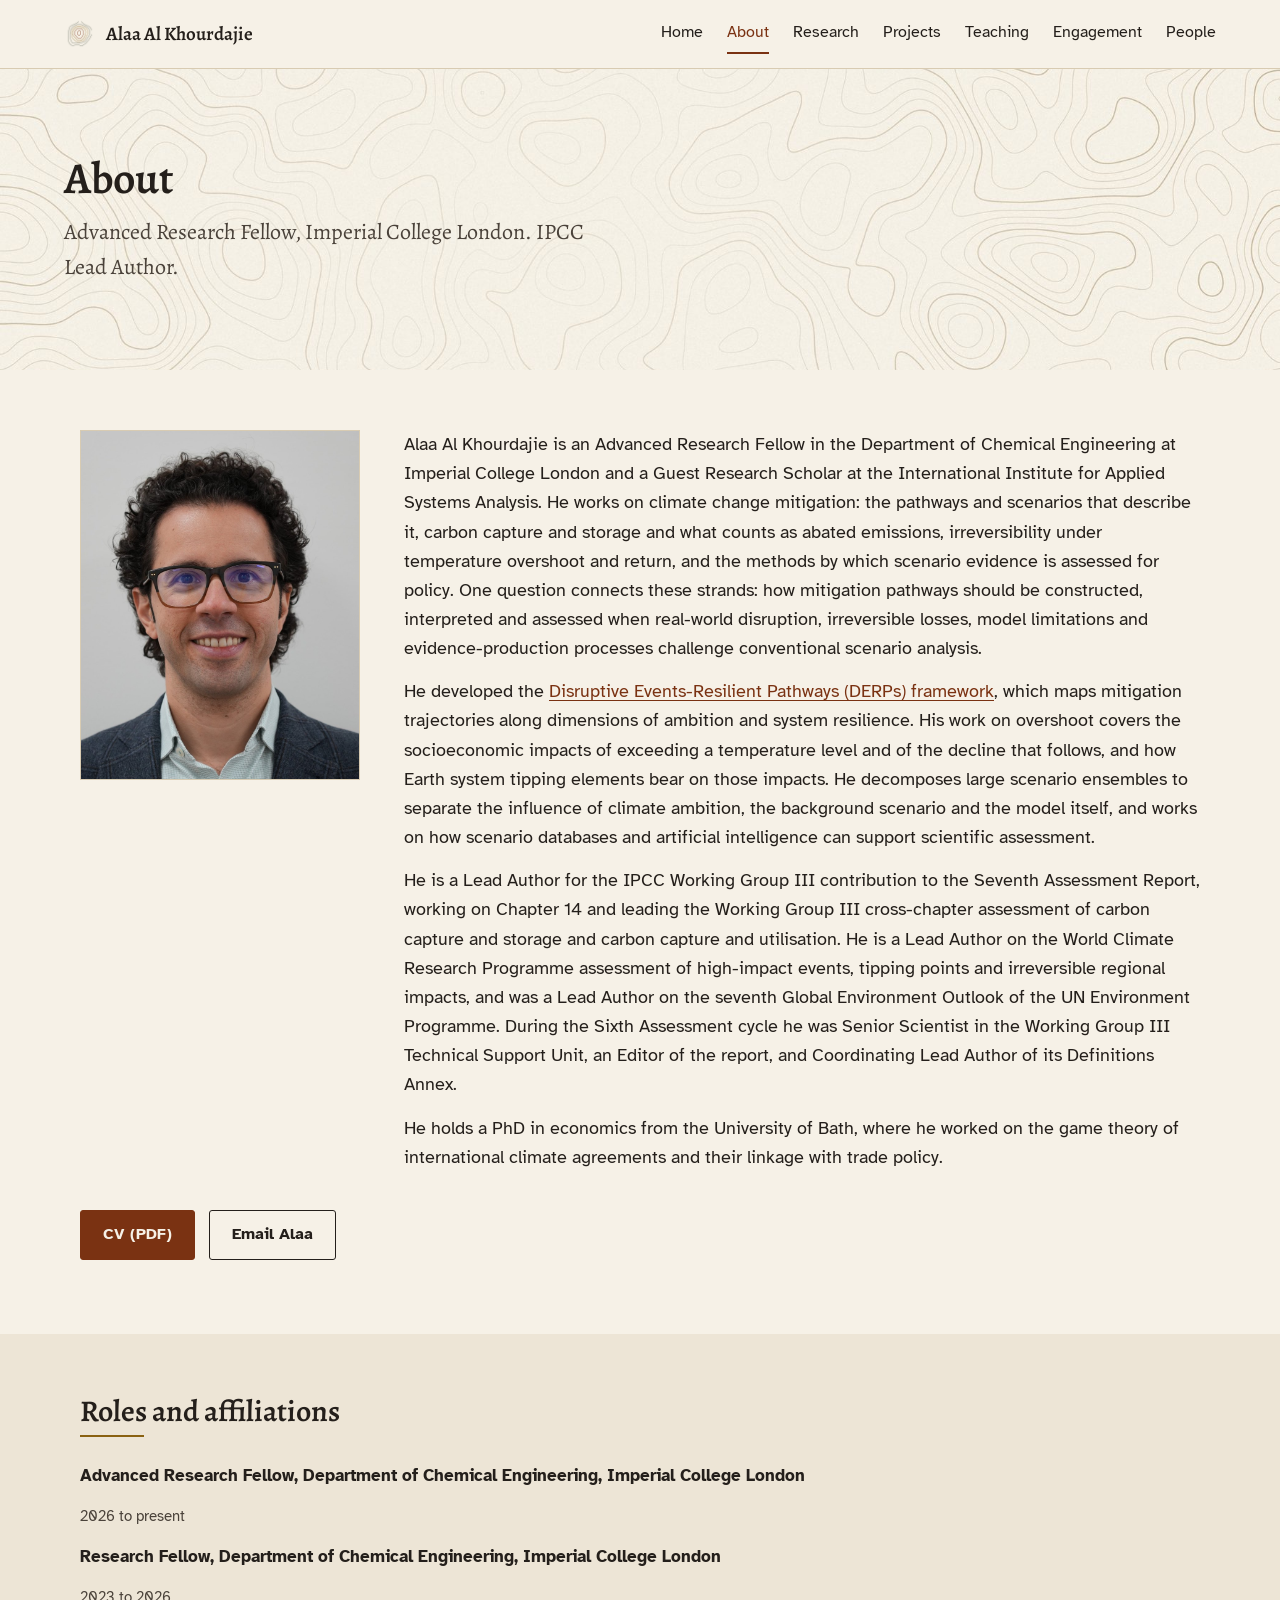
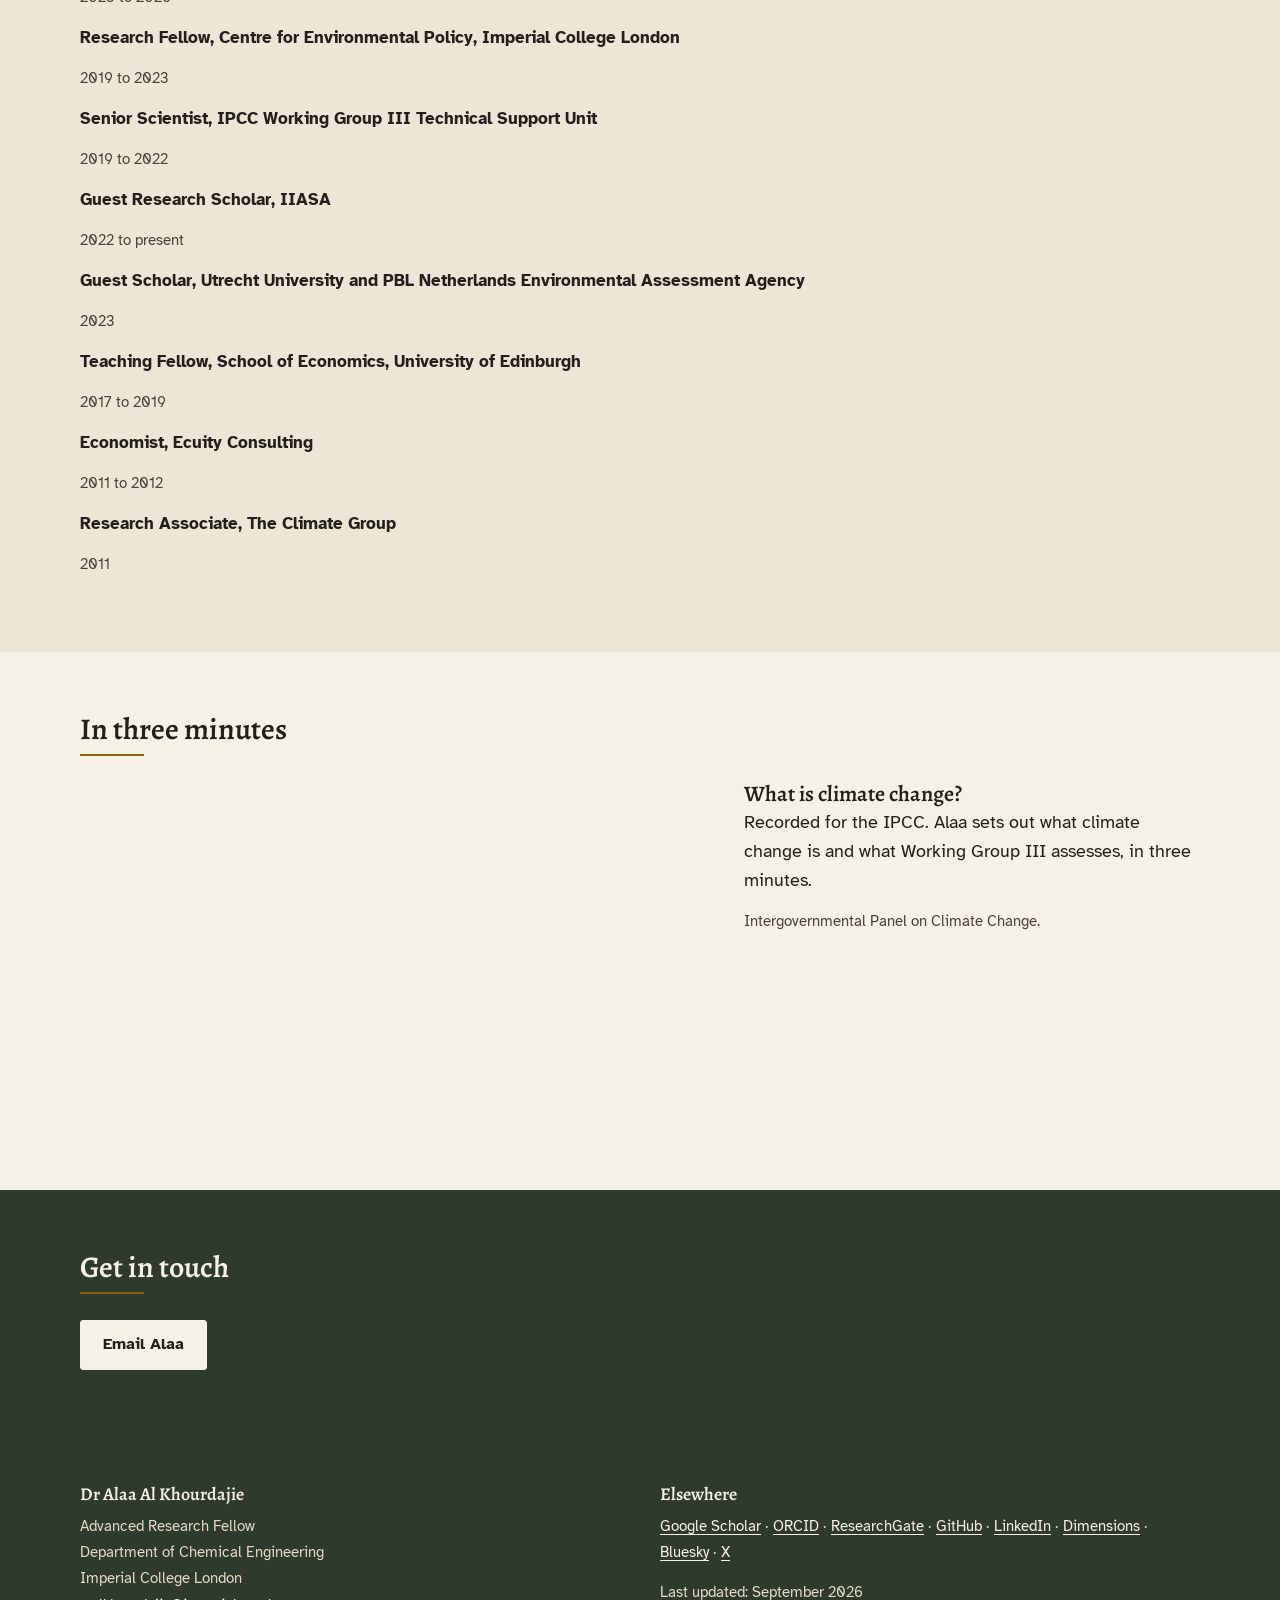
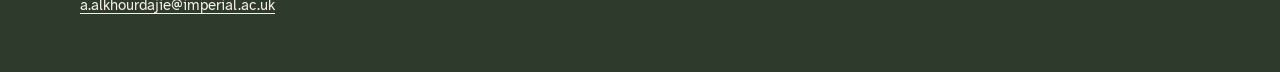
==== commit e7646449: "Frame the research around one question and name the DERPs framework Feedback on the profile: the pro" ====
--- a/about.html
+++ b/about.html
@@ -43,7 +43,8 @@
       <div class="split">
         <div class="split__aside"><img src="assets/portrait.jpg" alt="Portrait of Alaa Al Khourdajie" width="560"></div>
         <div class="split__text">
-          <p>Alaa Al Khourdajie is an Advanced Research Fellow in the Department of Chemical Engineering at Imperial College London and a Guest Research Scholar at the International Institute for Applied Systems Analysis. He works on climate change mitigation: the pathways and scenarios that describe it, carbon capture and storage and what counts as abated emissions, irreversibility under temperature overshoot and return, and the methods by which scenario evidence is assessed for policy. His work on overshoot covers the socioeconomic impacts of exceeding a temperature level and of the decline that follows, and how Earth system tipping elements bear on those impacts.</p>
+          <p>Alaa Al Khourdajie is an Advanced Research Fellow in the Department of Chemical Engineering at Imperial College London and a Guest Research Scholar at the International Institute for Applied Systems Analysis. He works on climate change mitigation: the pathways and scenarios that describe it, carbon capture and storage and what counts as abated emissions, irreversibility under temperature overshoot and return, and the methods by which scenario evidence is assessed for policy. One question connects these strands: how mitigation pathways should be constructed, interpreted and assessed when real-world disruption, irreversible losses, model limitations and evidence-production processes challenge conventional scenario analysis.</p>
+          <p>He developed the <a href="https://doi.org/10.21203/rs.3.rs-7427967/v1" target="_blank" rel="noopener">Disruptive Events-Resilient Pathways (DERPs) framework</a>, which maps mitigation trajectories along dimensions of ambition and system resilience. His work on overshoot covers the socioeconomic impacts of exceeding a temperature level and of the decline that follows, and how Earth system tipping elements bear on those impacts. He decomposes large scenario ensembles to separate the influence of climate ambition, the background scenario and the model itself, and works on how scenario databases and artificial intelligence can support scientific assessment.</p>
           <p>He is a Lead Author for the IPCC Working Group III contribution to the Seventh Assessment Report, working on Chapter 14 and leading the Working Group III cross-chapter assessment of carbon capture and storage and carbon capture and utilisation. He is a Lead Author on the World Climate Research Programme assessment of high-impact events, tipping points and irreversible regional impacts, and was a Lead Author on the seventh Global Environment Outlook of the UN Environment Programme. During the Sixth Assessment cycle he was Senior Scientist in the Working Group III Technical Support Unit, an Editor of the report, and Coordinating Lead Author of its Definitions Annex.</p>
           <p>He holds a PhD in economics from the University of Bath, where he worked on the game theory of international climate agreements and their linkage with trade policy.</p>
         </div>
